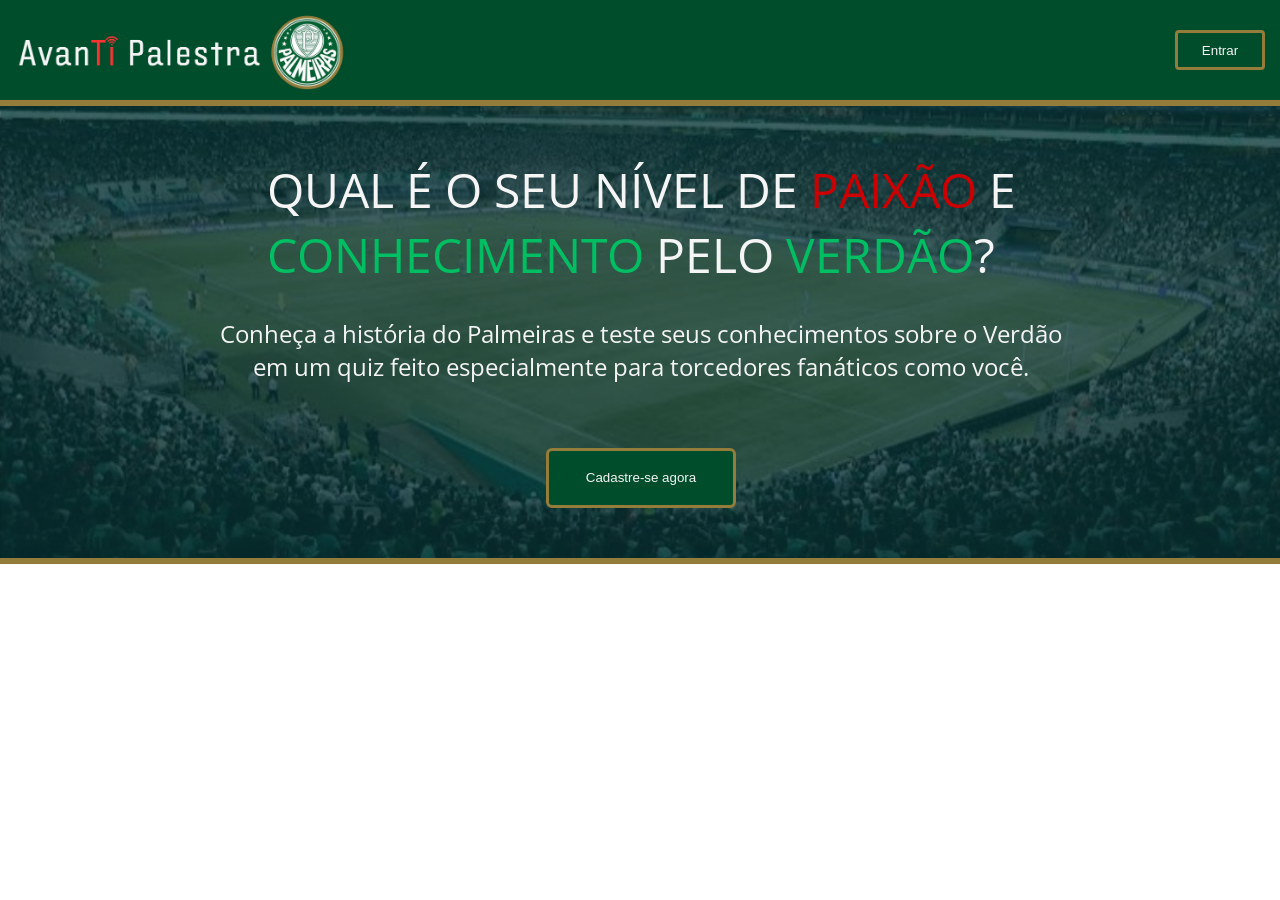
==== public/index.html @ 1602433e "Implementação do banner da página home" ====
<!doctype html>
<html lang="en">
  <head>
    <meta charset="UTF-8" />
    <meta name="viewport" content="width=device-width, initial-scale=1.0" />
    <title>AvanTI Palestra | Home</title>

    <link rel="stylesheet" href="./css/style.css" />
  </head>
  <body>
    <div id="div_principal">
        <div class="home-header">
            <img
            class="imagem-logo"
            src="assets/imgs/AvanTI_logo.png"
            alt="logo"
            width="350px"
            />
            <button class="botao-entrar">Entrar</button>
        </div>

        <div class="divisor"></div>

        <div class="banner-home">
        <span class="titulo-banner"
            >QUAL É O SEU NÍVEL DE <span style="color: #cc0000">PAIXÃO</span> E
            <br />
                <span class="frase-banner-verde">CONHECIMENTO </span>PELO
                <span class="frase-banner-verde">VERDÃO</span>?
            </span>
            <span class="frase-banner-branca">Conheça a história do Palmeiras e teste seus conhecimentos sobre o Verdão</span>
            <span class="frase-banner-branca">em um quiz feito especialmente para torcedores fanáticos como você.</span>
        <br>
        <button class="botao-cadastro">Cadastre-se agora</button>
        </div>

        <div class="divisor"></div>
    </div>
  </body>
</html>
---- public/css/style.css ----
@import url('https://fonts.googleapis.com/css2?family=Open+Sans:wght@400;600;700&display=swap');

body{
    margin: 0;
    padding: 0;
    font-family: 'Open Sans', sans-serif;
}

.home-header{
    background-color: #004d2b;
    height: 100px;
    width: 100%;
    display: flex;
    flex-direction: row;
}

.botao-entrar{
    background-color: #004d2b;
    border: solid 3px;
    border-color: #947d3b;
    height: 40px;
    width: 90px;
    display: flex;
    justify-content: center;
    align-items: center;
    color: #f5f5f5;
    border-radius: 4px;
    margin-right: 15px;
    margin-left: auto;
    align-self: center;
}

.imagem-logo{
    padding: 10px;
}

.divisor{
    border: solid 3px;
    border-color: #947d3b;
}

.banner-home{
    background: url("../assets/imgs/baner_home.png") center / cover no-repeat;
    display: flex;
    flex-direction: column;
    justify-content: center;
    align-items: center;
    height: 450px;
    width: 100%;
    color: #f5f5f5;
    font-size: xxx-large;
    padding: 1px;
}

.frase-banner-verde{
    color: #00bf63;
    
}

.frase-banner-branca{
    color: #f5f5f5;
    font-size: x-large;
    
}

.conteudo-banner{
    display: flex;
    justify-content: center;
    align-items: center;
}

.titulo-banner{
    margin-bottom: 30px;
}

.botao-cadastro{
    background-color: #004d2b;
    border: solid 3px;
    border-color: #947d3b;
    height: 60px;
    width: 190px;
    display: flex;
    justify-content: center;
    align-items: center;
    color: #f5f5f5;
    border-radius: 6px;
}
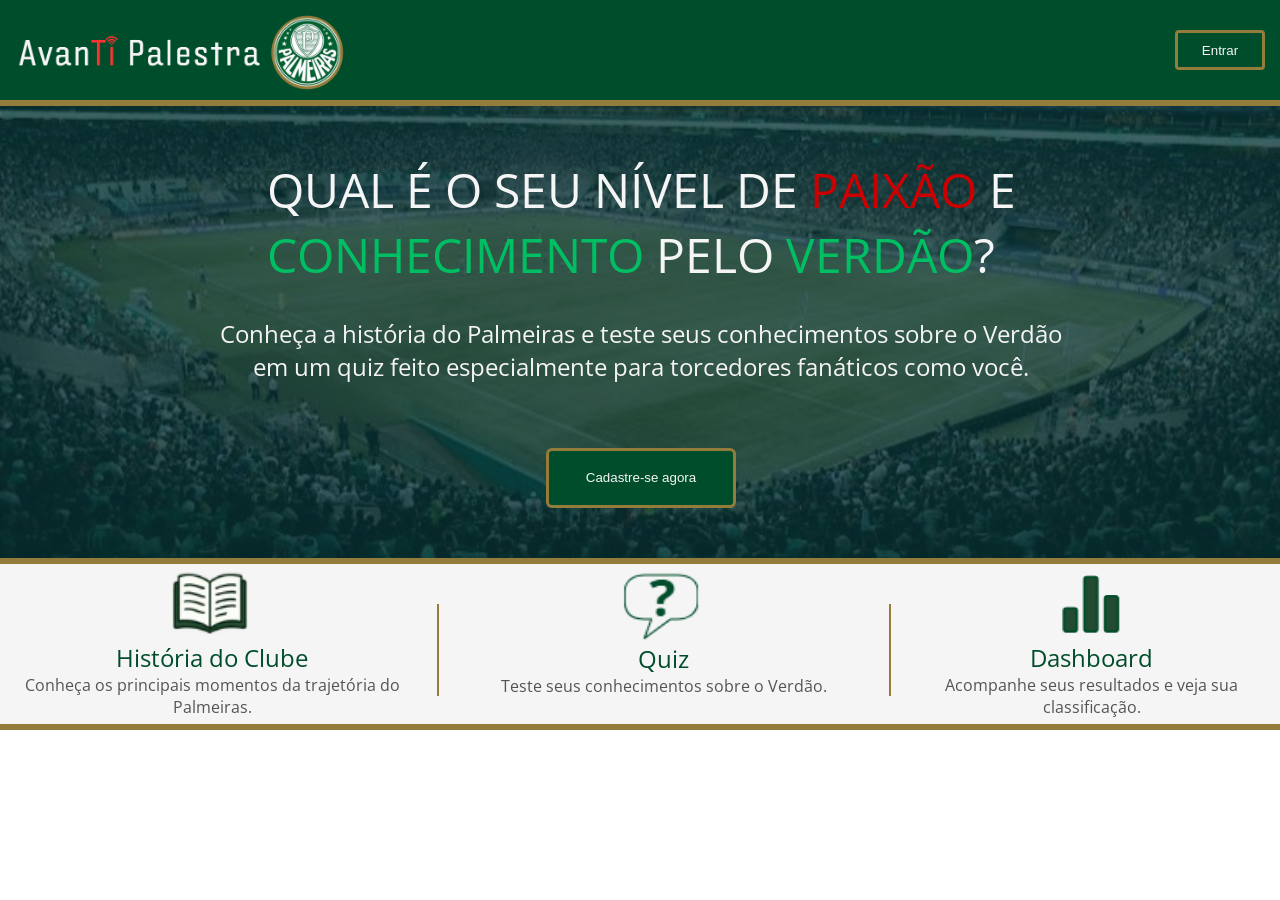
==== commit 48f4da4e: "Implementação da seção com a descrição das funcionalidades do projeto" ====
--- a/public/index.html
+++ b/public/index.html
@@ -35,6 +35,35 @@
         </div>
 
         <div class="divisor"></div>
+
+        <div id="secao-descricao">
+
+          <div id="funcionalidade-descricao-1">
+            <img src="assets/icon/icone-livro.png" alt="livro_icon" width="100px" height="70px">
+            <span class="titulo-descricao">História do Clube</span>
+            <span class="frase-descricao">Conheça os principais momentos da trajetória do Palmeiras.</span>
+          </div>
+
+          <div class="divisor-vertical"></div>
+
+          <div id="funcionalidade-descricao-2">
+            <img src="assets/icon/icone-quiz.png" alt="livro_icon" width="95px" height="70px">
+            <span class="titulo-descricao">Quiz</span>
+            <span class="frase-descricao">Teste seus conhecimentos sobre o Verdão.</span>
+          </div>
+
+          <div class="divisor-vertical"></div>
+
+          <div id="funcionalidade-descricao-3">
+            <img src="assets/icon/icone-dash.png" alt="livro_icon" width="100px" height="70px">
+            <span class="titulo-descricao">Dashboard</span>
+            <span class="frase-descricao">Acompanhe seus resultados e veja sua classificação.</span>
+          </div>
+
+        </div>
+
+        <div class="divisor"></div>
+
     </div>
   </body>
 </html>
--- a/public/css/style.css
+++ b/public/css/style.css
@@ -86,4 +86,57 @@
     border-radius: 6px;
 }
 
+#secao-descricao{
+    background-color: #f5f5f5;
+    height: 10rem;
+    display: flex;
+    flex-direction: row;
+    color: #004d2b;
+    justify-content: space-around;
 
+}
+
+#funcionalidade-descricao-1{
+    display: flex;
+    flex-direction: column;
+    justify-content: center;
+    align-items: center;
+    width: 25rem;
+    text-align: center; 
+}
+
+#funcionalidade-descricao-2{
+    display: flex;
+    flex-direction: column;
+    justify-content: center;
+    align-items: center;
+    width: 25rem;
+    text-align: center;
+    margin-bottom: 20px;  
+}
+
+#funcionalidade-descricao-3{
+    display: flex;
+    flex-direction: column;
+    justify-content: center;
+    align-items: center;
+    width: 22rem;
+    text-align: center; 
+}
+
+
+.titulo-descricao{
+    font-size: x-large;
+}
+
+.frase-descricao{
+    color: #545454;
+
+}
+
+.divisor-vertical{
+    border: solid 1px;
+    border-color: #947d3b;
+    height: 90px;
+    margin-top: 40px;
+}
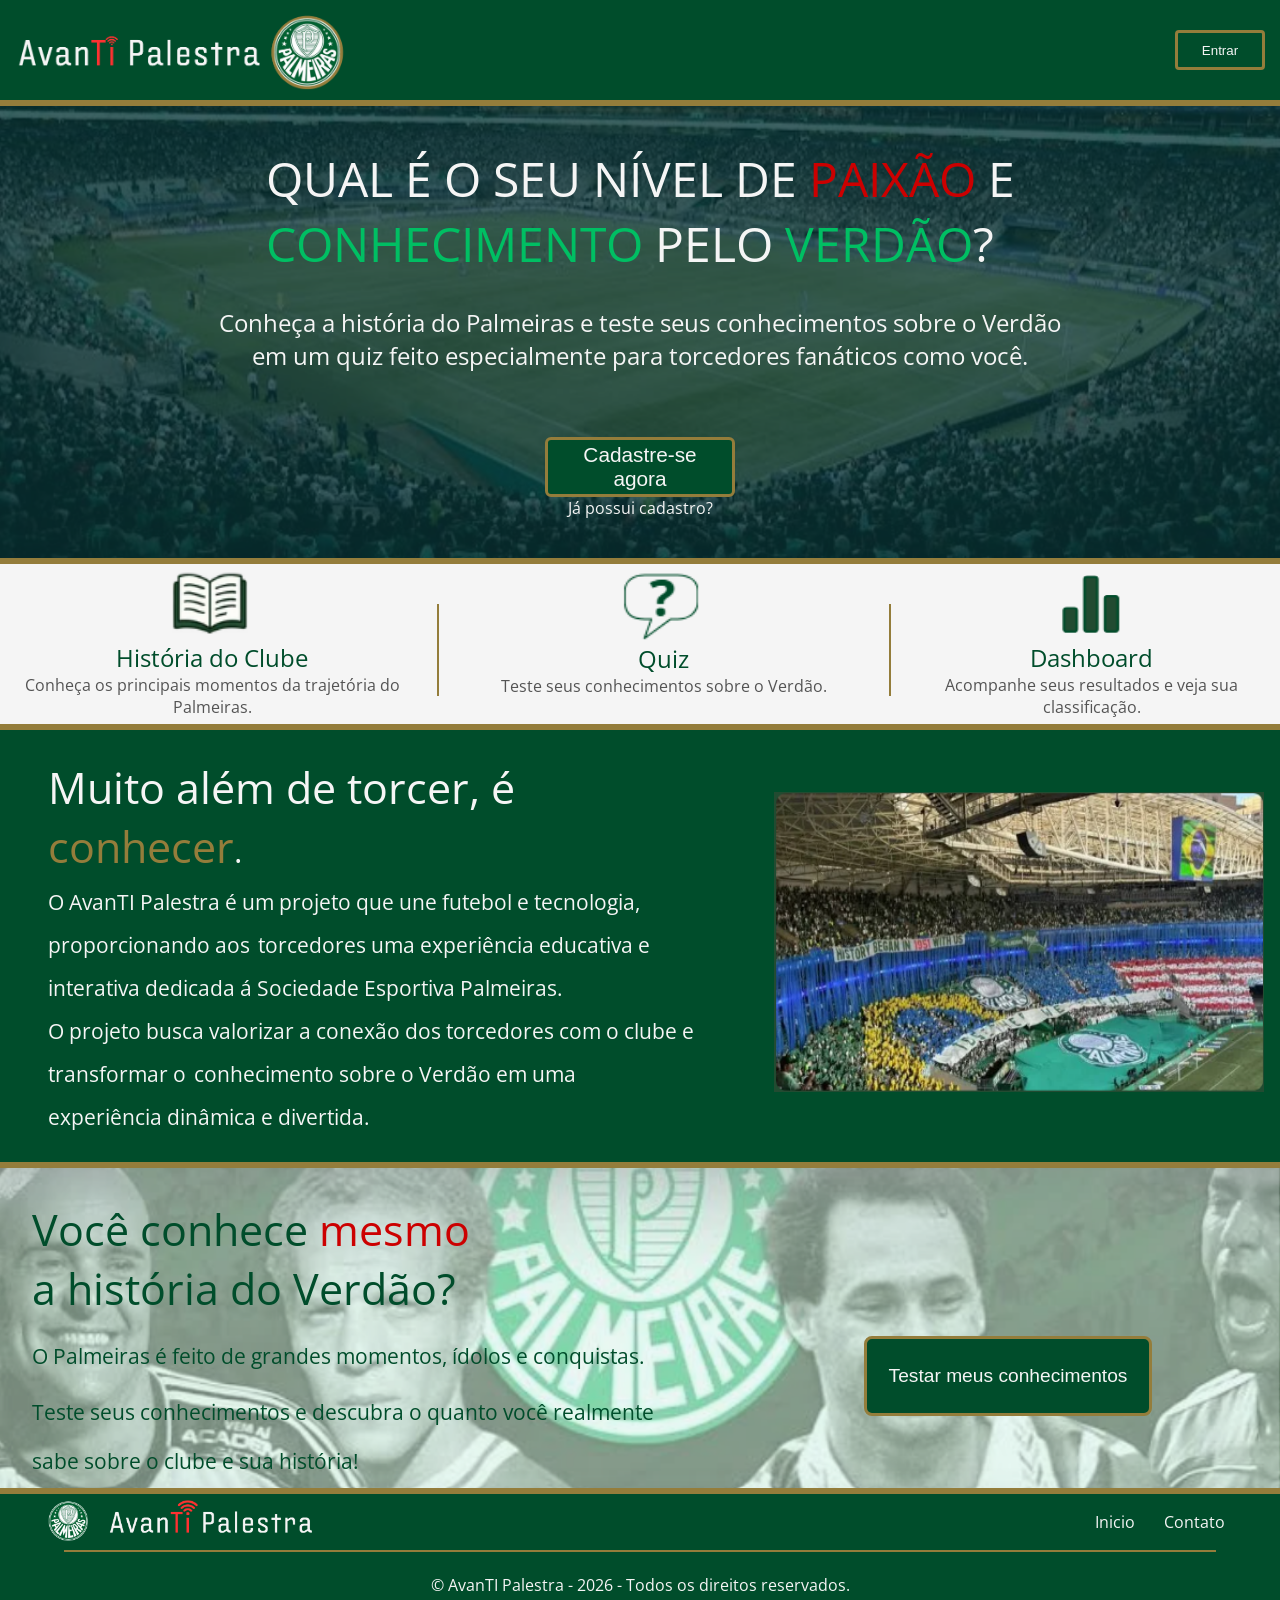
==== commit 23acc054: "Adição das seções com o chamariz da página e o footer" ====
--- a/public/index.html
+++ b/public/index.html
@@ -32,38 +32,91 @@
             <span class="frase-banner-branca">em um quiz feito especialmente para torcedores fanáticos como você.</span>
         <br>
         <button class="botao-cadastro">Cadastre-se agora</button>
+        <span style="font-size: medium;">Já possui cadastro?</span>
+        </div>
+
+        <div class="divisor"></div>
+
+        <div id="secao-funcionalidade">
+
+          <div id="funcionalidade-1">
+            <img src="assets/icon/icone-livro.png" alt="livro_icon" width="100px" height="70px">
+            <span class="titulo-funcionalidade">História do Clube</span>
+            <span class="frase-funcionalidade">Conheça os principais momentos da trajetória do Palmeiras.</span>
+          </div>
+
+          <div class="divisor-vertical"></div>
+
+          <div id="funcionalidade-2">
+            <img src="assets/icon/icone-quiz.png" alt="livro_icon" width="95px" height="70px">
+            <span class="titulo-funcionalidade">Quiz</span>
+            <span class="frase-funcionalidade">Teste seus conhecimentos sobre o Verdão.</span>
+          </div>
+
+          <div class="divisor-vertical"></div>
+
+          <div id="funcionalidade-3">
+            <img src="assets/icon/icone-dash.png" alt="livro_icon" width="100px" height="70px">
+            <span class="titulo-funcionalidade">Dashboard</span>
+            <span class="frase-funcionalidade">Acompanhe seus resultados e veja sua classificação.</span>
+          </div>
+
         </div>
 
         <div class="divisor"></div>
 
         <div id="secao-descricao">
 
-          <div id="funcionalidade-descricao-1">
-            <img src="assets/icon/icone-livro.png" alt="livro_icon" width="100px" height="70px">
-            <span class="titulo-descricao">História do Clube</span>
-            <span class="frase-descricao">Conheça os principais momentos da trajetória do Palmeiras.</span>
+          <div id="projeto-descricao">
+            <span id="descricao-titulo">Muito além de torcer, é</span> <span id="descricao-titulo" style="color: #947d3b">conhecer</span>.
+            <br>
+            <span class="descricao-texto">O AvanTI Palestra é um projeto que une futebol e tecnologia, proporcionando aos</span>
+            <span class="descricao-texto">torcedores uma experiência educativa e interativa dedicada á Sociedade Esportiva Palmeiras.</span> 
+            <br>
+            <span class="descricao-texto">O projeto busca valorizar a conexão dos torcedores com o clube e transformar o</span>
+            <span class="descricao-texto">conhecimento sobre o Verdão em uma experiência dinâmica e divertida.</span>
           </div>
 
-          <div class="divisor-vertical"></div>
-
-          <div id="funcionalidade-descricao-2">
-            <img src="assets/icon/icone-quiz.png" alt="livro_icon" width="95px" height="70px">
-            <span class="titulo-descricao">Quiz</span>
-            <span class="frase-descricao">Teste seus conhecimentos sobre o Verdão.</span>
-          </div>
-
-          <div class="divisor-vertical"></div>
-
-          <div id="funcionalidade-descricao-3">
-            <img src="assets/icon/icone-dash.png" alt="livro_icon" width="100px" height="70px">
-            <span class="titulo-descricao">Dashboard</span>
-            <span class="frase-descricao">Acompanhe seus resultados e veja sua classificação.</span>
+          <div id="img-descricao">
+            <img src="assets/imgs/torcida.png" alt="torcida.png" width="490px" height="300px">
           </div>
 
         </div>
 
         <div class="divisor"></div>
 
+        <div id="secao-chamariz">
+          <div id="titulo-chamariz">
+            <span>Você conhece <span style="color: #cc0000;">mesmo</span>
+            <br>
+            a história do Verdão?</span>
+            <br>
+            <span class="texto-chamariz">O Palmeiras é feito de grandes momentos, ídolos e conquistas.</span>
+            <br>
+            <p class="texto-chamariz">Teste seus conhecimentos e descubra o quanto você realmente </p>
+            <p class="texto-chamariz">sabe sobre o clube e sua história!</p>
+          </div>
+
+          <button id="botao-testar">Testar meus conhecimentos</button>
+          
+        </div>
+
+        <div class="divisor"></div>
+
+        <div class="footer">
+          <div class="info-footer">
+            <img src="assets/imgs/AvanTI_Footer.png" alt="avanti_logo_footer" height="50px">
+            <div class="link-footer">
+              <span>Inicio</span>
+              <span>Contato</span>
+            </div>
+          </div>
+
+          <div class="divisor-footer"></div>
+          <br>
+          <span class="texto-direitos">© AvanTI Palestra - 2026 - Todos os direitos reservados.</span>
+        </div>
+
     </div>
   </body>
 </html>
--- a/public/css/style.css
+++ b/public/css/style.css
@@ -4,6 +4,7 @@
     margin: 0;
     padding: 0;
     font-family: 'Open Sans', sans-serif;
+    width: auto;
 }
 
 .home-header{
@@ -46,7 +47,7 @@
     justify-content: center;
     align-items: center;
     height: 450px;
-    width: 100%;
+    width: auto;
     color: #f5f5f5;
     font-size: xxx-large;
     padding: 1px;
@@ -84,9 +85,10 @@
     align-items: center;
     color: #f5f5f5;
     border-radius: 6px;
-}
-
-#secao-descricao{
+    font-size: 1.3rem;
+}
+
+#secao-funcionalidade{
     background-color: #f5f5f5;
     height: 10rem;
     display: flex;
@@ -96,7 +98,7 @@
 
 }
 
-#funcionalidade-descricao-1{
+#funcionalidade-1{
     display: flex;
     flex-direction: column;
     justify-content: center;
@@ -105,7 +107,7 @@
     text-align: center; 
 }
 
-#funcionalidade-descricao-2{
+#funcionalidade-2{
     display: flex;
     flex-direction: column;
     justify-content: center;
@@ -115,7 +117,7 @@
     margin-bottom: 20px;  
 }
 
-#funcionalidade-descricao-3{
+#funcionalidade-3{
     display: flex;
     flex-direction: column;
     justify-content: center;
@@ -125,11 +127,11 @@
 }
 
 
-.titulo-descricao{
+.titulo-funcionalidade{
     font-size: x-large;
 }
 
-.frase-descricao{
+.frase-funcionalidade{
     color: #545454;
 
 }
@@ -139,4 +141,108 @@
     border-color: #947d3b;
     height: 90px;
     margin-top: 40px;
-}+}
+
+#secao-descricao{
+    background-color: #004d2b;
+    height: 25rem;
+    display: flex;
+    flex-direction: row;
+    color: #f5f5f5;
+    font-size:2rem;
+    align-items: center;
+    padding: 1rem;
+    
+}
+
+#descricao-titulo{
+    font-size: 2.7rem;
+}
+
+#img-descricao{
+    margin-left: 5rem;
+}
+
+.descricao-texto{
+    font-size: 1.3rem;   
+}
+
+#projeto-descricao{
+    width: 50rem;
+    margin-left: 2rem;
+}
+
+
+#secao-chamariz{
+    background: url("../assets/imgs/idolos_banner.png") center / 100% 100% no-repeat;
+    height: 20rem;
+    width: 100%;
+    display: flex;
+    flex-direction: row;
+}
+
+#titulo-chamariz{
+    color: #004d2b;
+    font-size: 2.7rem;
+    width: 50rem;
+    padding: 2rem;
+}
+
+.texto-chamariz{
+    font-size: 1.3rem;
+}
+
+#botao-testar{
+    background-color: #004d2b;
+    border: solid 3px;
+    border-color: #947d3b;
+    height: 5rem;
+    width: 18rem;
+    display: flex;
+    justify-content: center;
+    align-items: center;
+    color: #f5f5f5;
+    border-radius: 8px;
+    margin-right: 8rem;
+    margin-left: auto;
+    align-self: center;
+    margin-top: 6rem;
+    font-size: 1.2rem;
+}
+
+.footer{
+    display: flex;
+    background-color: #004d2b;
+    height: 7rem;
+    flex-direction: column;
+}
+
+.info-footer{
+    width: auto;
+    margin-left: 3rem;
+    margin-right: 2.5rem;
+    display: flex;
+    flex-direction: row;
+    height: 3.5rem;
+}
+
+.link-footer{
+    margin-left: auto;
+    align-self: center;
+    color:#f5f5f5;
+    width: 10rem;
+    display: flex;
+    justify-content: space-around;
+}
+
+.divisor-footer{
+    border: solid 1px;
+    border-color: #947d3b;
+    margin-left: 4rem;
+    margin-right: 4rem;
+}
+
+.texto-direitos{
+    color: #f5f5f5;
+    align-self: center;
+}
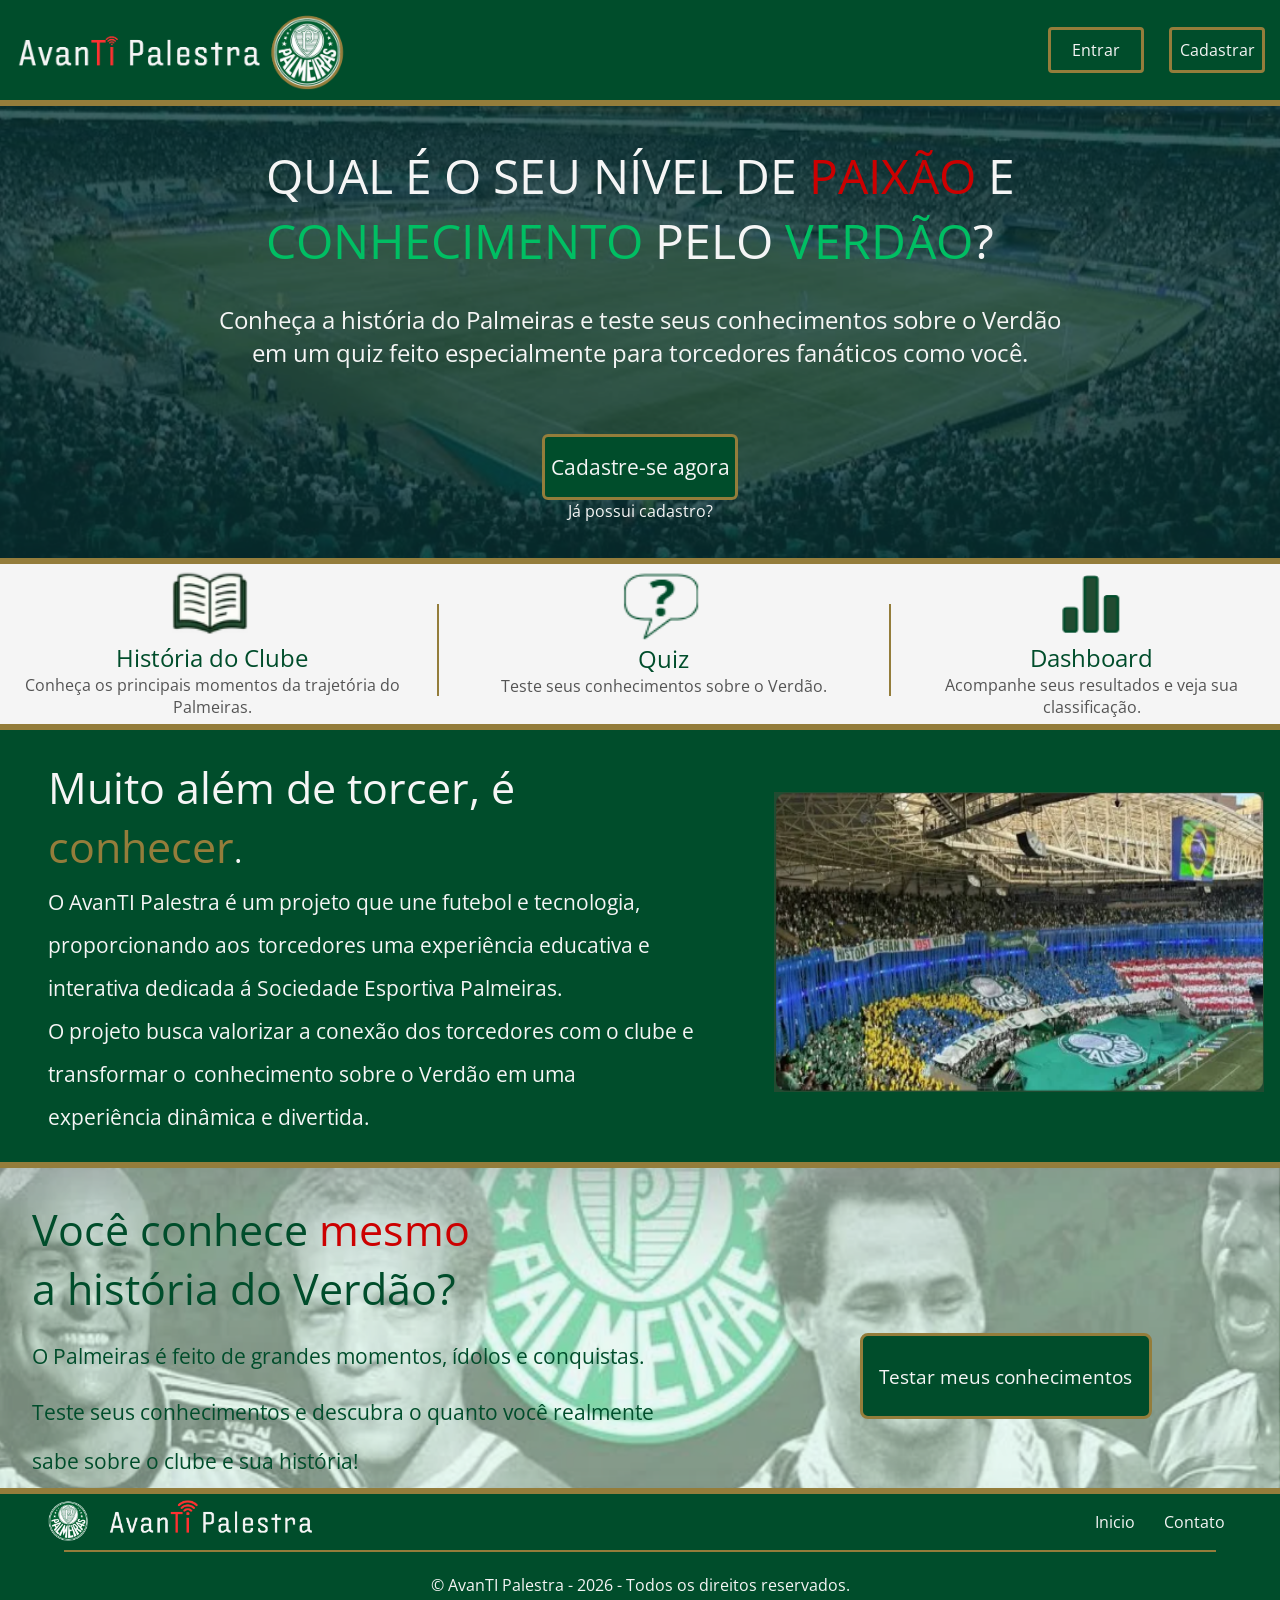
==== commit 934edddf: "adição de links de navegação nos botões e funcionalidade do login de usuário" ====
--- a/public/index.html
+++ b/public/index.html
@@ -16,7 +16,8 @@
             alt="logo"
             width="350px"
             />
-            <button class="botao-entrar">Entrar</button>
+            <a class="botao-entrar" href="login.html">Entrar</a>
+            <a class="botao-cadastrar" href="cadastro.html">Cadastrar</a>
         </div>
 
         <div class="divisor"></div>
@@ -31,8 +32,8 @@
             <span class="frase-banner-branca">Conheça a história do Palmeiras e teste seus conhecimentos sobre o Verdão</span>
             <span class="frase-banner-branca">em um quiz feito especialmente para torcedores fanáticos como você.</span>
         <br>
-        <button class="botao-cadastro">Cadastre-se agora</button>
-        <span style="font-size: medium;">Já possui cadastro?</span>
+        <a href="cadastro.html" class="botao-cadastro">Cadastre-se agora</a>
+        <a href="login.html" style="font-size: medium; color: #f5f5f5; text-decoration: none;">Já possui cadastro?</a>
         </div>
 
         <div class="divisor"></div>
@@ -97,7 +98,7 @@
             <p class="texto-chamariz">sabe sobre o clube e sua história!</p>
           </div>
 
-          <button id="botao-testar">Testar meus conhecimentos</button>
+          <a href="cadastro.html" id="botao-testar">Testar meus conhecimentos</a>
           
         </div>
 
@@ -106,9 +107,9 @@
         <div class="footer">
           <div class="info-footer">
             <img src="assets/imgs/AvanTI_Footer.png" alt="avanti_logo_footer" height="50px">
-            <div class="link-footer">
-              <span>Inicio</span>
-              <span>Contato</span>
+            <div class="links-footer">
+              <a class="link-footer" href="index.html" >Inicio</a>
+              <a class="link-footer">Contato</a>
             </div>
           </div>
 
--- a/public/css/style.css
+++ b/public/css/style.css
@@ -29,7 +29,26 @@
     margin-right: 15px;
     margin-left: auto;
     align-self: center;
-}
+    text-decoration: none;
+}
+
+.botao-cadastrar{
+    background-color: #004d2b;
+    border: solid 3px;
+    border-color: #947d3b;
+    height: 40px;
+    width: 90px;
+    display: flex;
+    justify-content: center;
+    align-items: center;
+    color: #f5f5f5;
+    border-radius: 4px;
+    margin-right: 15px;
+    margin-left: 10px;
+    align-self: center;
+    text-decoration: none;
+}
+
 
 .imagem-logo{
     padding: 10px;
@@ -86,6 +105,7 @@
     color: #f5f5f5;
     border-radius: 6px;
     font-size: 1.3rem;
+    text-decoration: none;
 }
 
 #secao-funcionalidade{
@@ -208,6 +228,7 @@
     align-self: center;
     margin-top: 6rem;
     font-size: 1.2rem;
+    text-decoration: none;
 }
 
 .footer{
@@ -226,13 +247,19 @@
     height: 3.5rem;
 }
 
-.link-footer{
+.links-footer{
     margin-left: auto;
     align-self: center;
     color:#f5f5f5;
     width: 10rem;
     display: flex;
     justify-content: space-around;
+    text-decoration: none;
+}
+
+.link-footer{
+    text-decoration: none;
+    color:#f5f5f5;
 }
 
 .divisor-footer{
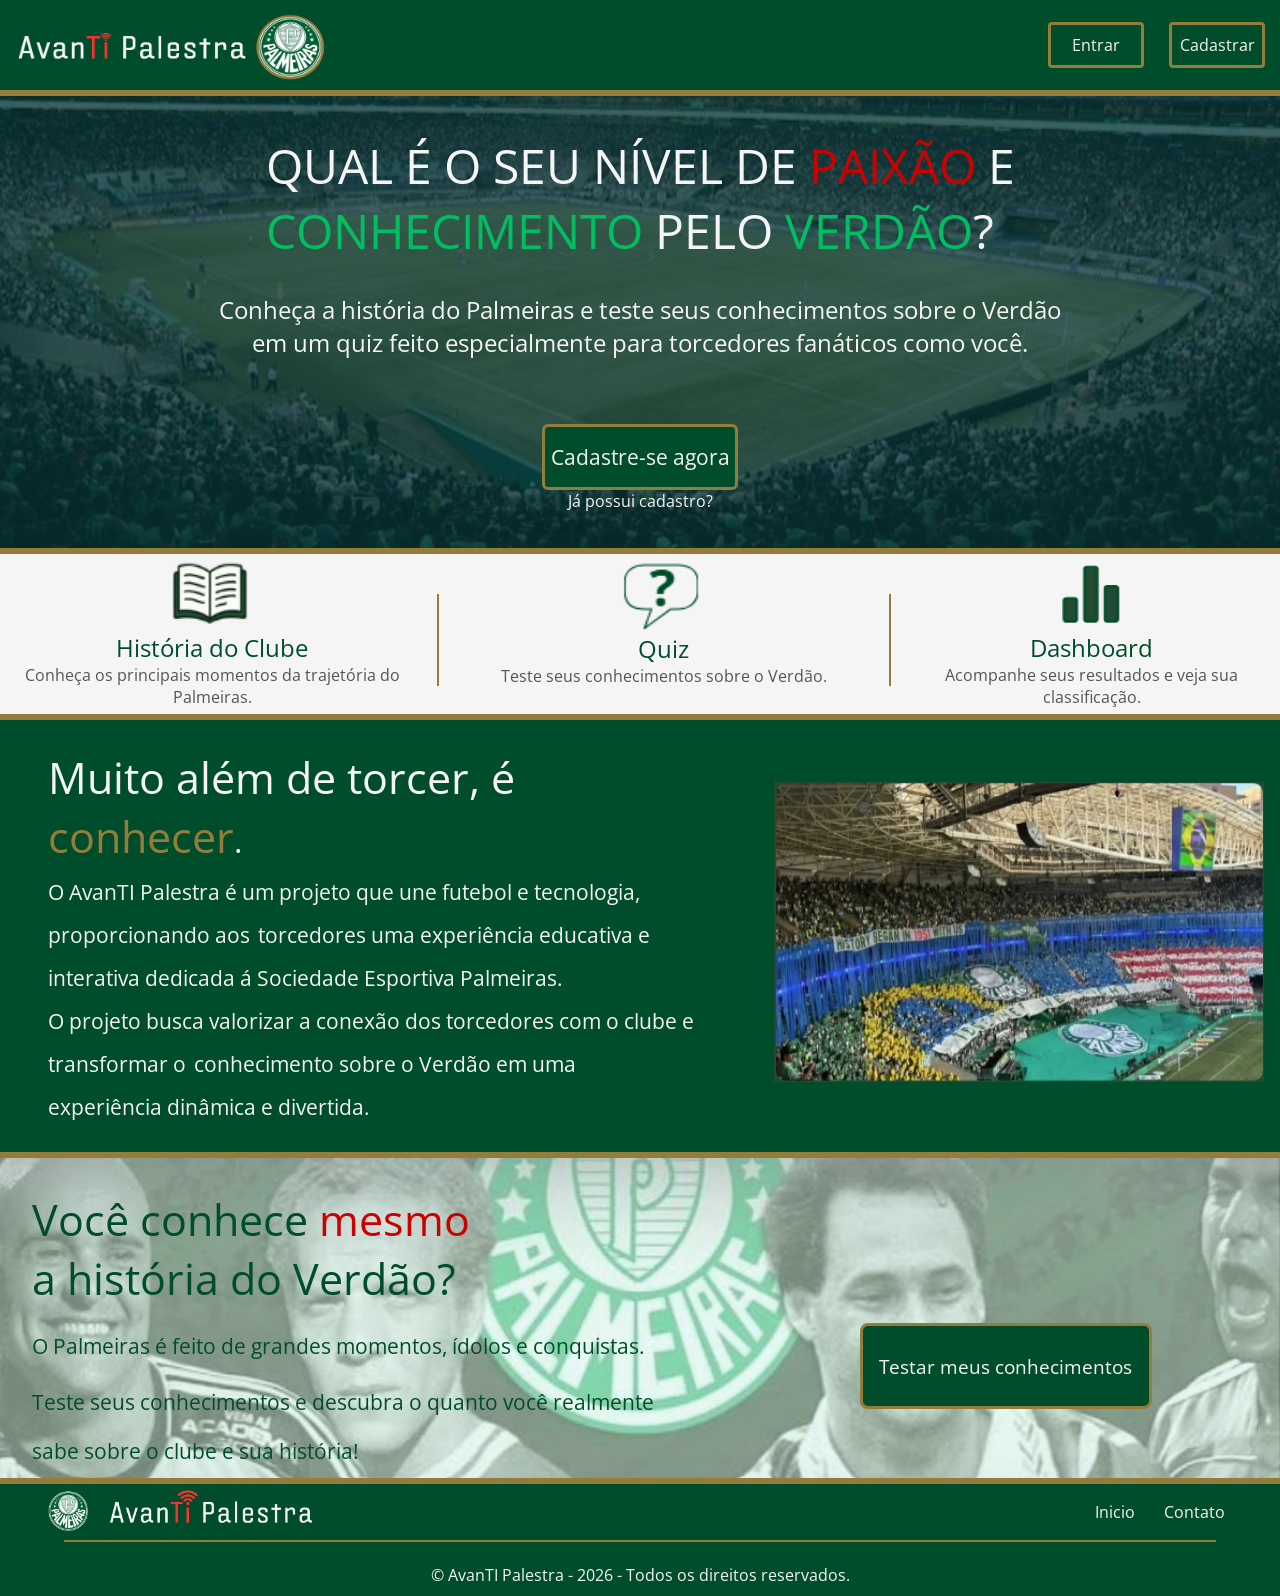
==== commit f0bc9a05: "correções para a inserção de dados e estilização da página quiz" ====
--- a/public/index.html
+++ b/public/index.html
@@ -14,7 +14,7 @@
             class="imagem-logo"
             src="assets/imgs/AvanTI_logo.png"
             alt="logo"
-            width="350px"
+            width="330px"
             />
             <a class="botao-entrar" href="login.html">Entrar</a>
             <a class="botao-cadastrar" href="cadastro.html">Cadastrar</a>
--- a/public/css/style.css
+++ b/public/css/style.css
@@ -9,7 +9,7 @@
 
 .home-header{
     background-color: #004d2b;
-    height: 100px;
+    height: 90px;
     width: 100%;
     display: flex;
     flex-direction: row;
@@ -273,3 +273,7 @@
     color: #f5f5f5;
     align-self: center;
 }
+
+#container{
+    height: fit-content;
+}
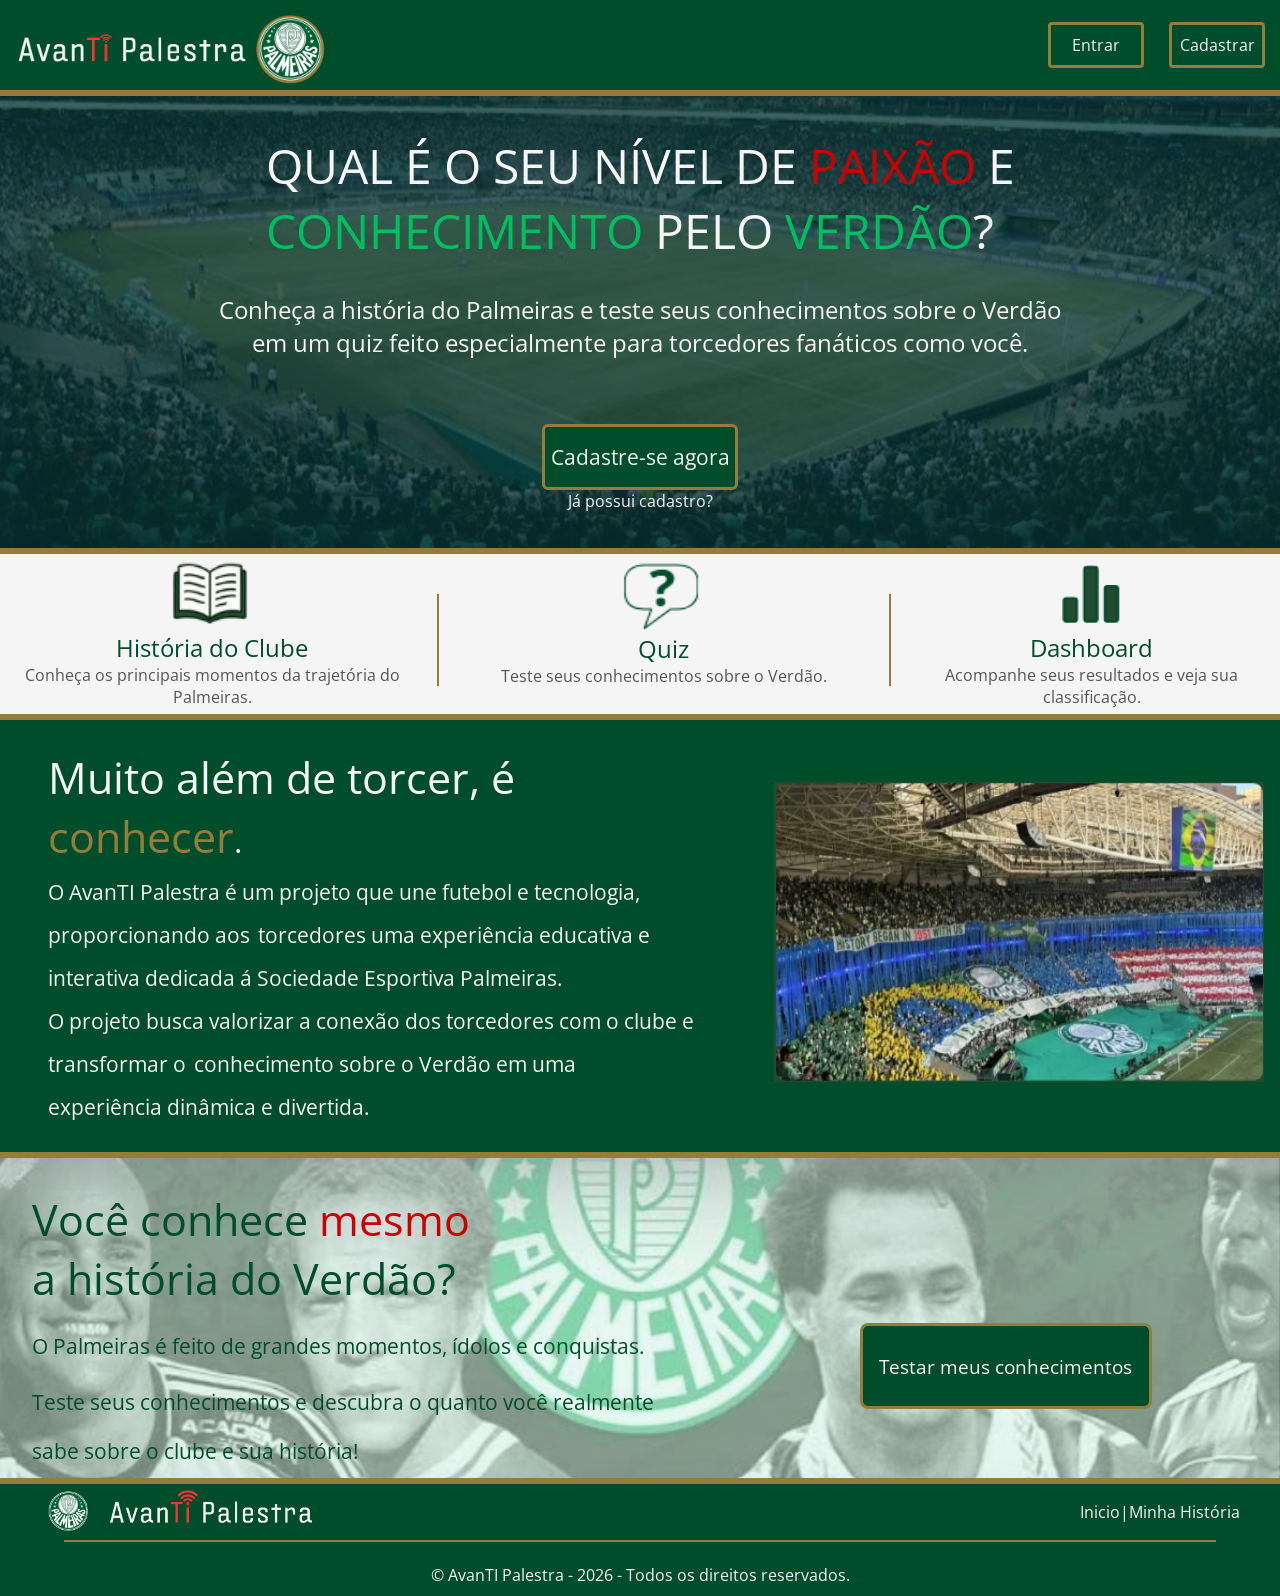
==== commit 52b50f6a: "Adição da página minha história" ====
--- a/public/index.html
+++ b/public/index.html
@@ -10,12 +10,12 @@
   <body>
     <div id="div_principal">
         <div class="home-header">
-            <img
+            <a href="index.html"><img 
             class="imagem-logo"
             src="assets/imgs/AvanTI_logo.png"
             alt="logo"
             width="330px"
-            />
+            /></a>
             <a class="botao-entrar" href="login.html">Entrar</a>
             <a class="botao-cadastrar" href="cadastro.html">Cadastrar</a>
         </div>
@@ -109,7 +109,8 @@
             <img src="assets/imgs/AvanTI_Footer.png" alt="avanti_logo_footer" height="50px">
             <div class="links-footer">
               <a class="link-footer" href="index.html" >Inicio</a>
-              <a class="link-footer">Contato</a>
+              | 
+              <a class="link-footer" href="minha_historia.html">Minha História</a>
             </div>
           </div>
 
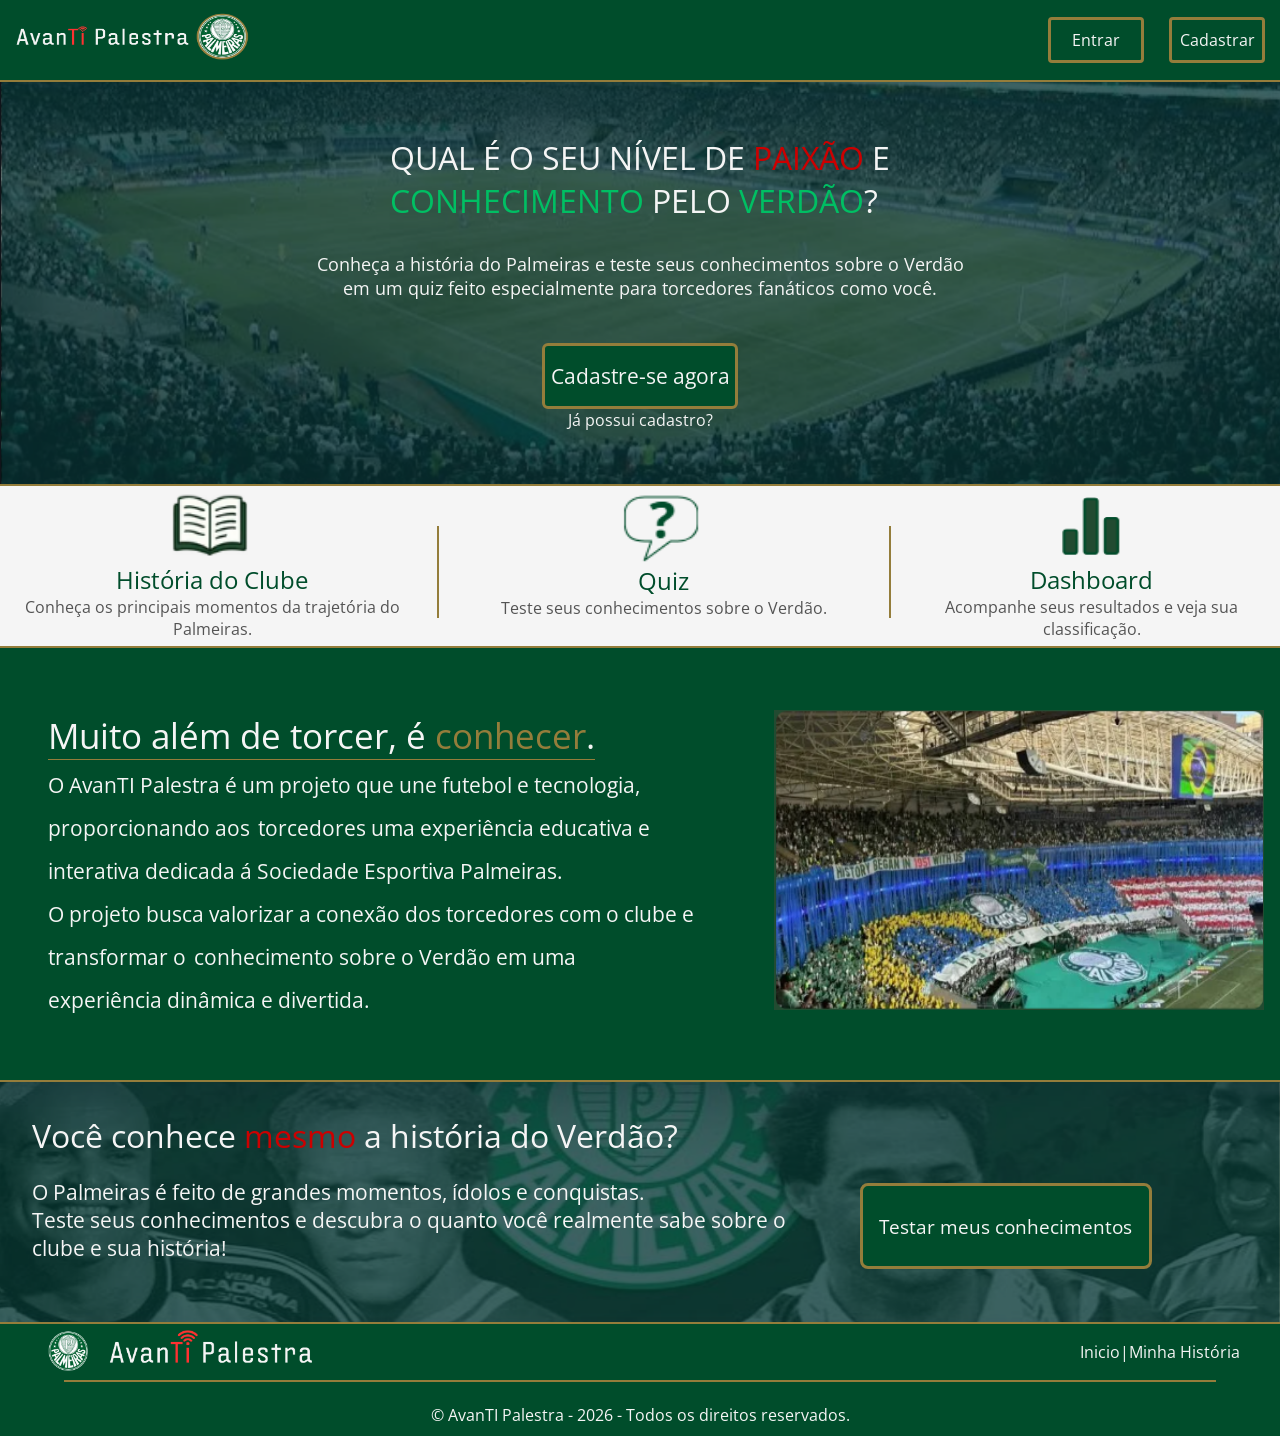
==== commit c5eda6aa: "correções de estilização" ====
--- a/public/index.html
+++ b/public/index.html
@@ -14,7 +14,8 @@
             class="imagem-logo"
             src="assets/imgs/AvanTI_logo.png"
             alt="logo"
-            width="330px"
+            width="250px"
+            height="50px"
             /></a>
             <a class="botao-entrar" href="login.html">Entrar</a>
             <a class="botao-cadastrar" href="cadastro.html">Cadastrar</a>
@@ -69,7 +70,7 @@
         <div id="secao-descricao">
 
           <div id="projeto-descricao">
-            <span id="descricao-titulo">Muito além de torcer, é</span> <span id="descricao-titulo" style="color: #947d3b">conhecer</span>.
+            <span id="descricao-titulo">Muito além de torcer, é<span id="descricao-titulo" style="color: #947d3b; border-bottom: solid 1.5px #947d3b;"> conhecer</span>.</span> 
             <br>
             <span class="descricao-texto">O AvanTI Palestra é um projeto que une futebol e tecnologia, proporcionando aos</span>
             <span class="descricao-texto">torcedores uma experiência educativa e interativa dedicada á Sociedade Esportiva Palmeiras.</span> 
@@ -89,13 +90,10 @@
         <div id="secao-chamariz">
           <div id="titulo-chamariz">
             <span>Você conhece <span style="color: #cc0000;">mesmo</span>
-            <br>
             a história do Verdão?</span>
             <br>
-            <span class="texto-chamariz">O Palmeiras é feito de grandes momentos, ídolos e conquistas.</span>
-            <br>
-            <p class="texto-chamariz">Teste seus conhecimentos e descubra o quanto você realmente </p>
-            <p class="texto-chamariz">sabe sobre o clube e sua história!</p>
+            <p class="texto-chamariz">O Palmeiras é feito de grandes momentos, ídolos e conquistas.<br>Teste seus conhecimentos e descubra o quanto você realmente sabe sobre o clube e sua história!</p>
+            <p class="texto-chamariz"></p>
           </div>
 
           <a href="cadastro.html" id="botao-testar">Testar meus conhecimentos</a>
--- a/public/css/style.css
+++ b/public/css/style.css
@@ -9,7 +9,7 @@
 
 .home-header{
     background-color: #004d2b;
-    height: 90px;
+    height: 80px;
     width: 100%;
     display: flex;
     flex-direction: row;
@@ -55,7 +55,7 @@
 }
 
 .divisor{
-    border: solid 3px;
+    border: solid 1.5px;
     border-color: #947d3b;
 }
 
@@ -65,10 +65,10 @@
     flex-direction: column;
     justify-content: center;
     align-items: center;
-    height: 450px;
+    height: 400px;
     width: auto;
     color: #f5f5f5;
-    font-size: xxx-large;
+    font-size: xx-large;
     padding: 1px;
 }
 
@@ -79,7 +79,7 @@
 
 .frase-banner-branca{
     color: #f5f5f5;
-    font-size: x-large;
+    font-size: large;
     
 }
 
@@ -176,7 +176,8 @@
 }
 
 #descricao-titulo{
-    font-size: 2.7rem;
+    font-size: 2.2rem;
+    border-bottom: solid 1.5px #947d3b;
 }
 
 #img-descricao{
@@ -195,15 +196,15 @@
 
 #secao-chamariz{
     background: url("../assets/imgs/idolos_banner.png") center / 100% 100% no-repeat;
-    height: 20rem;
+    height: 15rem;
     width: 100%;
     display: flex;
     flex-direction: row;
 }
 
 #titulo-chamariz{
-    color: #004d2b;
-    font-size: 2.7rem;
+    color: #f5f5f5;
+    font-size: 2.0rem;
     width: 50rem;
     padding: 2rem;
 }
@@ -226,7 +227,7 @@
     margin-right: 8rem;
     margin-left: auto;
     align-self: center;
-    margin-top: 6rem;
+    margin-top: 3rem;
     font-size: 1.2rem;
     text-decoration: none;
 }
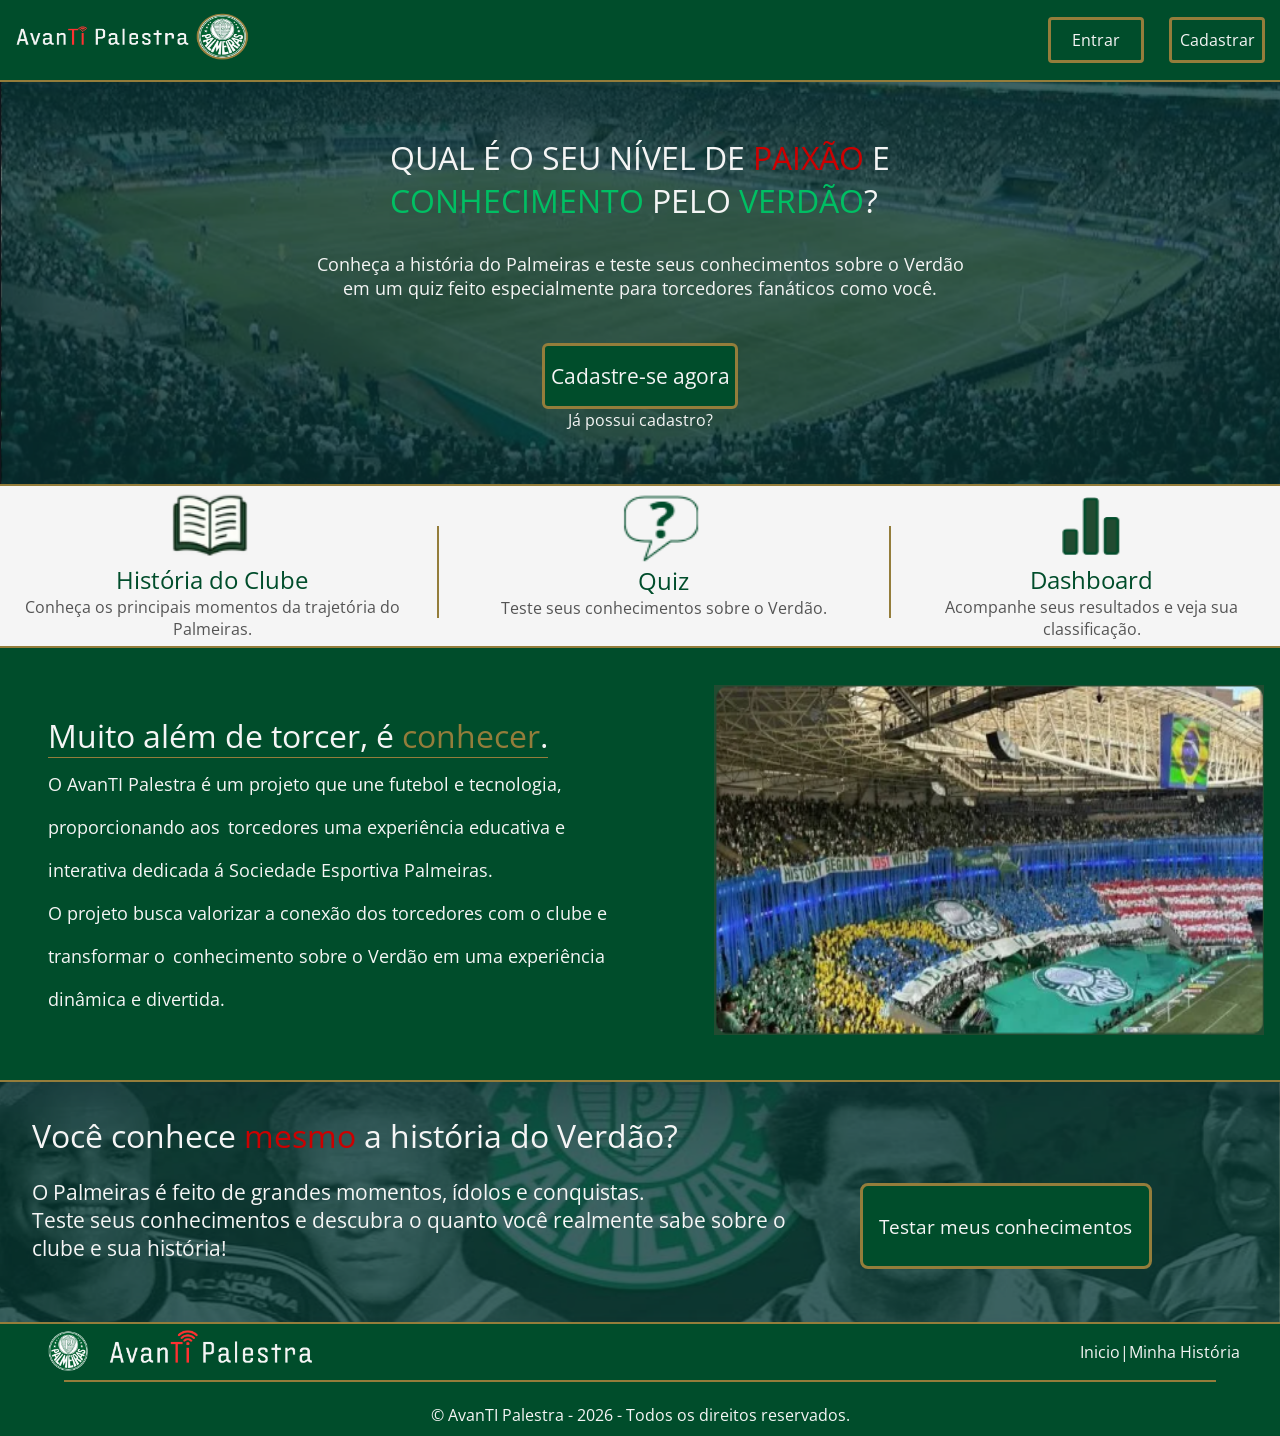
==== commit 8cbbfc51: "ajustes de design no quiz" ====
--- a/public/index.html
+++ b/public/index.html
@@ -80,7 +80,7 @@
           </div>
 
           <div id="img-descricao">
-            <img src="assets/imgs/torcida.png" alt="torcida.png" width="490px" height="300px">
+            <img src="assets/imgs/torcida.png" alt="torcida.png" width="550px" height="350px">
           </div>
 
         </div>
--- a/public/css/style.css
+++ b/public/css/style.css
@@ -176,7 +176,7 @@
 }
 
 #descricao-titulo{
-    font-size: 2.2rem;
+    font-size: 2rem;
     border-bottom: solid 1.5px #947d3b;
 }
 
@@ -185,7 +185,7 @@
 }
 
 .descricao-texto{
-    font-size: 1.3rem;   
+    font-size: 1.1rem;   
 }
 
 #projeto-descricao{
